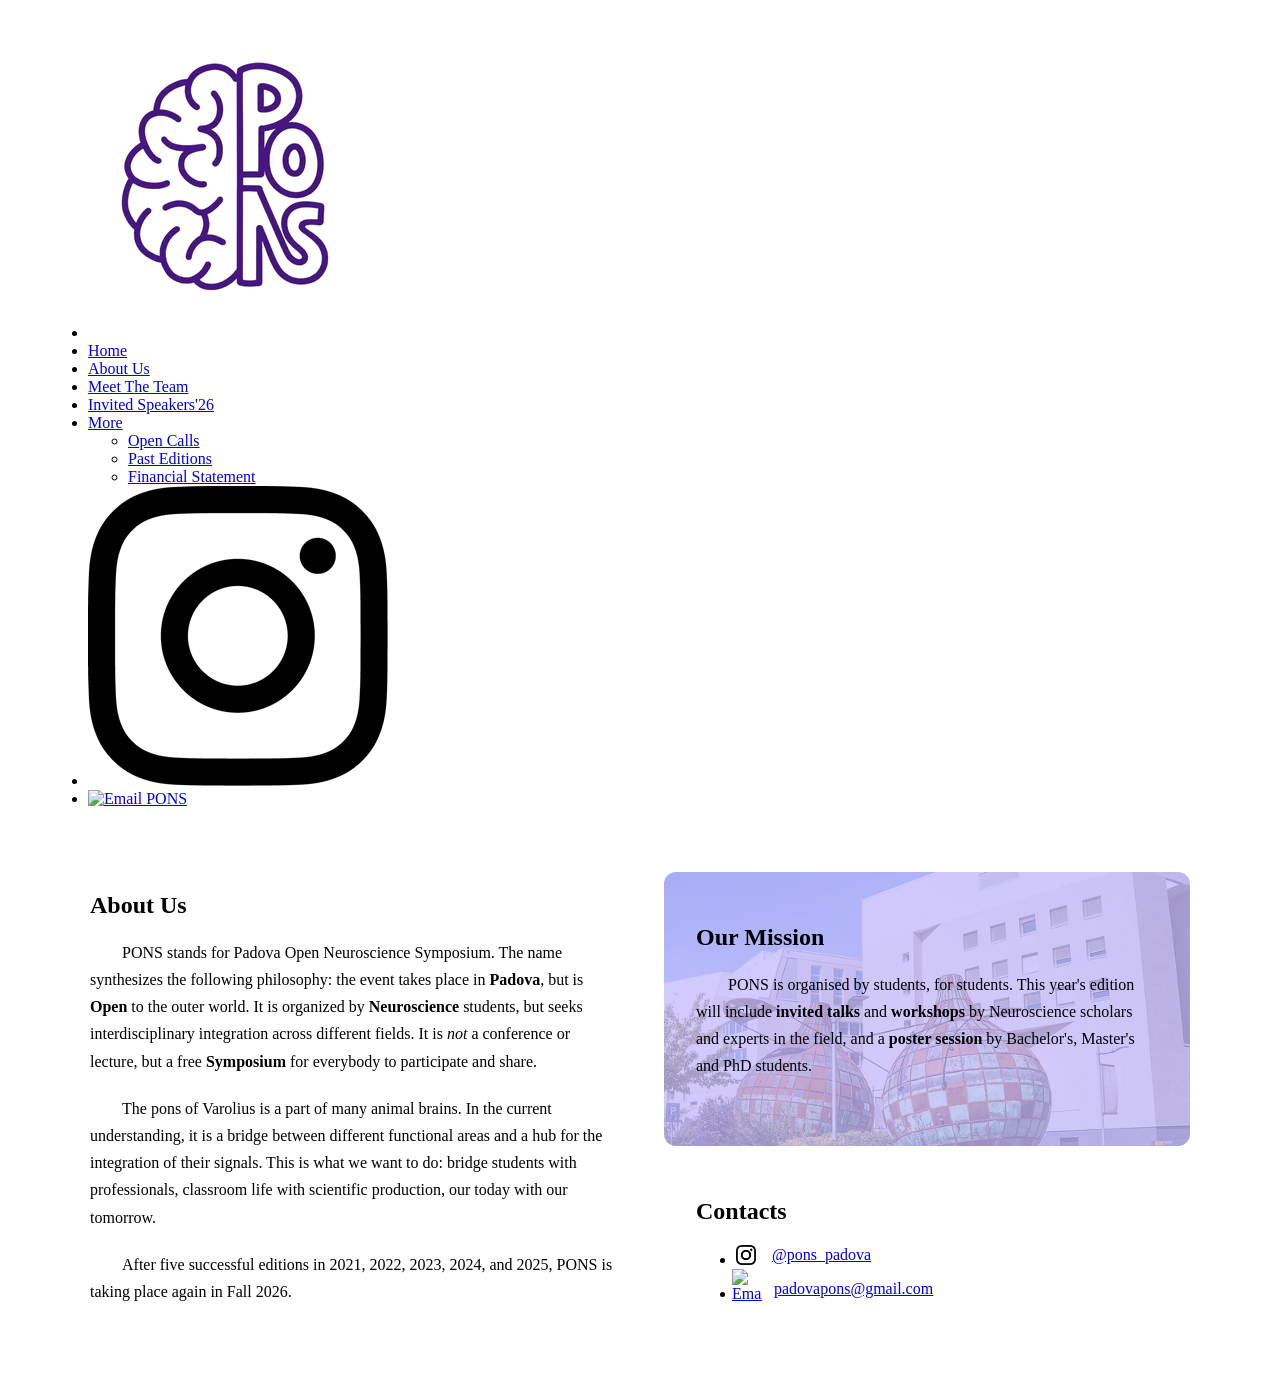
==== about.html @ d6f39898 "Add files via upload" ====
<!DOCTYPE html>
<html lang="en">
<head>
	<meta charset="UTF-8">
	<meta name="viewport" content="width=device-width, initial-scale=1.0">
	<link rel="stylesheet" href="main.css">
	<link rel="stylesheet" href="about.css">
	<title>About Us | PONS</title>
</head>
<body>
	<menu>
		<ul>
			<li class="menu-logo">
				<a href="main.html">
					<img class="hover-reveal" src="ponslogotransparent_bare.png" alt="PONS home">
				</a>
			</li>
			<li><a href="main.html">Home</a></li>
			<li><a href="about.html">About Us</a></li>
			<li><a href="team.html">Meet The Team</a></li>
			<li><a href="speakers26.html">Invited Speakers'26</a></li>
			<li>
				<div class="dropdown">
					<a href="more.html">More</a>
					<div class="dropdown-content">
						<ul class="dropdown-list">
							<li><a href="calls.html">Open Calls</a></li>
							<li><a href="pastpons.html">Past Editions</a></li>
							<li><a href="financialstatement.html">Financial Statement</a></li>
						</ul>
					</div>
				</div>
			</li>
			<li class="instagram-logo">
				<a href="https://www.instagram.com/pons_padova/">
					<img class="hover-reveal" src="instagram_logo.png" alt="Instagram">
				</a>
			</li>
			<li class="email-logo">
				<a href="mailto:padovapons@gmail.com">
					<img class="hover-reveal" src="email.png" alt="Email PONS">
				</a>
			</li>
		</ul>
	</menu>

<main class="page-content">
	<div id="about-us">
		<h2>About Us</h2>
		<p>PONS stands for Padova Open Neuroscience Symposium. 
			The name synthesizes the following philosophy: the event takes place in <strong>Padova</strong>, but is <strong>Open</strong> to the outer world.
			It is organized by <strong>Neuroscience</strong> students, but seeks interdisciplinary integration across different fields. 
				It is <i>not</i> a conference or lecture, but a free <strong>Symposium</strong> for everybody to participate and 
				share.
        </p>

        <p>
            The pons of Varolius is a part of many animal brains. 
            In the current understanding, it is a bridge between different functional areas and a 
            hub for the integration of their signals. This is what we want to do: bridge students with 
            professionals, classroom life with scientific production, our today with our tomorrow.
        </p>

        <p>After five successful editions in 2021, 2022, 2023, 2024, and 2025, PONS is taking place again 
            in Fall 2026.
        </p>
    </div>
	<div class="mission-column">
		<div id="mission">
			<h2>Our Mission</h2>
			<p>PONS is organised by students, for students. This year's edition will include <b>invited talks</b> 
			and <b>workshops</b> by Neuroscience scholars and experts in the field, and a <b>poster session</b> 
			by Bachelor's, Master's and PhD students.
			</p>
		</div>

		<div id="contacts">
			<h2>Contacts</h2>
			<ul>
				<li><a href="https://www.instagram.com/pons_padova/"><img src="instagram_logo.png" alt="Instagram"><span id="instagram-handle">@pons_padova</span></a></li>
				<li><a href="mailto:padovapons@gmail.com"><img src="email.png" alt="Email">padovapons@gmail.com</a></li>
			</ul>
		</div>
    </div>



	</main>
</body>
</html>
---- about.css ----
/* about page layout */
.page-content {
	width: min(94%, 1100px);
	margin: 64px auto;
	text-align: left;
}

/* book-style paragraph formatting */
.page-content p {
	text-indent: 2em;
	line-height: 1.7;
	margin: 0 0 1.25em;
}

main{
    display:flex;
    flex-direction: row;
	gap: 48px;
	align-items: stretch;
}

main > div {
	flex: 1 1 0;
	min-width: 0;
}

.mission-column {
	display: flex;
	flex-direction: column;
	gap: 32px;
}

#mission {
	flex: 1;
}

#contacts {
	padding: 0 32px;
}

#contacts li a {
	display: inline-flex;
	align-items: center;
	gap: 8px;
}

#contacts li:first-of-type img {
	width: 20px;
	height: 20px;
	object-fit: contain;
	flex: 0 0 20px;
}

#contacts  li:nth-of-type(2) img {
	width: 30px;
	height: 40px;
    object-fit: contain;
	position: relative;
	left: -4px;
    
}


#mission {
	position: relative;
	padding: 32px;
	background-color: #c4baff;
	border-radius: 12px;
	overflow: hidden;
}

#mission::before {
	content: "";
	position: absolute;
	inset: 0;
	background-image: url("psico2.jpg");
	background-size: cover;
	background-position: center;
	opacity: 0.25;
	transition: opacity 300ms ease;
}

#mission:hover::before {
	opacity: 0.08;
}

#mission > * {
	position: relative;
	z-index: 1;
}

#instagram-handle{
    position:relative;
    left:8px;
}
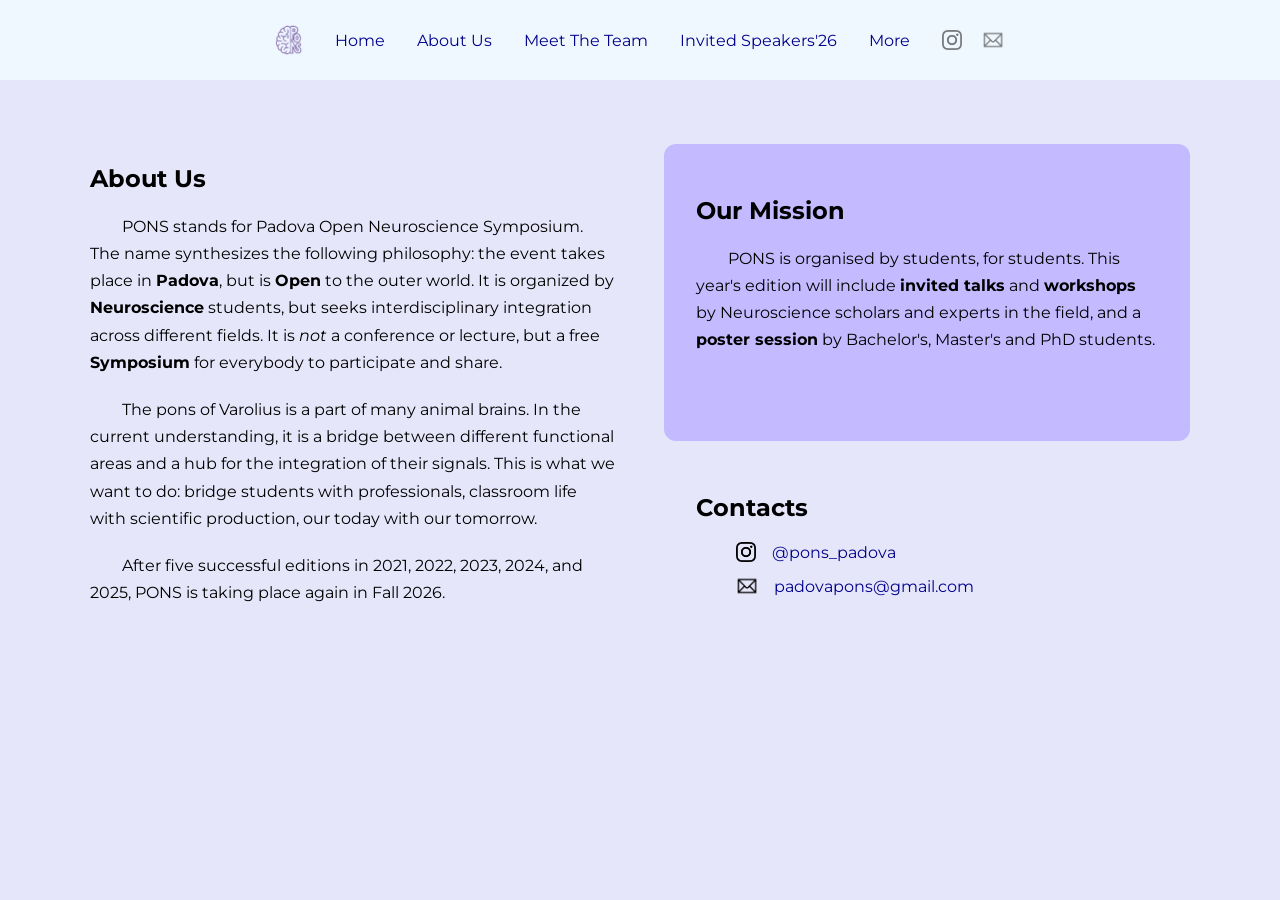
==== commit b6a07359: "Update about.html" ====
--- a/about.html
+++ b/about.html
@@ -3,8 +3,8 @@
 <head>
 	<meta charset="UTF-8">
 	<meta name="viewport" content="width=device-width, initial-scale=1.0">
-	<link rel="stylesheet" href="main.css">
-	<link rel="stylesheet" href="about.css">
+	<link rel="stylesheet" href="css/main.css">
+	<link rel="stylesheet" href="css/about.css">
 	<title>About Us | PONS</title>
 </head>
 <body>
--- a/css/main.css
+++ b/css/main.css
@@ -0,0 +1,282 @@
+@import url('https://fonts.googleapis.com/css2?family=Montserrat:wght@400;500;600;700&display=swap');
+
+
+
+* {
+    box-sizing: border-box;
+}
+
+.title-background {
+    position: absolute;
+    inset: 0;
+    display: flex;
+    flex-direction: column;
+    justify-content: center;
+    align-items: center;
+    transform: translateY(-6%);
+    z-index: 1;
+    pointer-events: none;
+    text-align: center;
+}
+
+.site-title{
+    position: relative;
+    inset: auto;
+    display: flex;
+    justify-content: space-around;
+    align-items: center;
+    width: 100%;
+    padding: 0 2vw;
+    margin: 0;
+    font-size: clamp(2rem, 8vw, 7rem);
+    line-height: 1;
+    opacity: 0.9;
+    white-space: nowrap;
+}
+
+.pons-title {
+    font-size: clamp(2rem, 9vw, 7rem);
+}
+
+
+.title-word {
+    color: #6367FF;
+    font-family: 'Montserrat', sans-serif;
+}
+
+.title-main {
+    margin: 0;
+    font-size: clamp(1rem, 4vw, 1.5rem);
+    font-weight: 800;
+    letter-spacing: 0.20em;
+        color:#6B7280;
+
+}
+
+.title-subtitle {
+    margin: 4px 0 0;
+    font-size: clamp(1rem, 1vw, 1.5rem);
+    font-weight: 500;
+    letter-spacing: 0.04em;
+    opacity: 0.9;
+    color:#6B7280;
+}
+
+body{
+font-family: 'Montserrat', sans-serif;
+font-size: 16px;
+background-color:lavender;
+margin: 0;
+}
+
+#particles-js {
+    position: absolute;
+    inset: 0;
+    z-index: 0;
+    border-radius: inherit;
+    overflow: hidden;
+    pointer-events: none;
+}
+
+
+
+ul{
+    list-style-type:none;
+}
+
+menu > ul{
+    display:flex;
+    justify-content: center;
+    align-items: center;
+    flex-wrap: wrap;
+    gap: 16px 32px;
+    width: 100%;
+    margin: 0;
+    padding: 0;
+}
+/*
+//menu > ul// selects only the ul that is a direct child of the menu element. 
+This is important because it ensures that the styles are applied only to the 
+main navigation menu and not to any other unordered lists that may be present in 
+the document.
+
+Do not use //menu ul// because it would select all ul elements that are descendants 
+of the menu element.
+*/
+
+.menu-logo img {
+    display: block;
+    width: auto;
+    height: 40px;
+    opacity: 0.7;
+}
+
+.instagram-logo img {
+    display: block;
+    width: auto;
+    height: 20px;
+    opacity: 0.5;
+}
+
+.email-logo img {
+    display: block;
+    width: auto;
+    height: 30px;
+    opacity: 0.5;
+}
+
+menu > ul > .instagram-logo + .email-logo {
+    margin-left: -16px;
+}
+
+.hover-reveal {
+    opacity: 0.6;
+    transition: opacity 180ms ease;
+}
+
+
+.menu-logo img.hover-reveal:hover,
+.instagram-logo img.hover-reveal:hover,
+.email-logo img.hover-reveal:hover {
+    opacity: 1;
+}
+
+
+
+
+menu{
+    width: 100%;
+    min-height: 80px;
+    background-color:aliceblue;
+    display: flex;
+    justify-content: center; /*centers the menu items horizontally*/
+    align-items: center; /*centers items inside the menu height-wise*/
+    margin: 0;
+    padding: 12px 16px;
+    position: relative;
+    z-index: 2;
+}
+
+a{
+    text-decoration:none;
+    color: darkblue;
+}
+
+a:hover{
+    color: purple;
+    transition: 0.4s;
+}
+
+.highlight{
+    color: #6367FF;
+}
+
+#container{
+    width: 100%;
+    height: 400px;
+    background-color: #C9BEFF;
+    margin: 0px auto;
+    display: flex;
+    justify-content: center;
+    align-items: center;
+    text-align: center;
+    box-shadow: 0px 0px 10px rgba(0, 0, 0, 0.1);
+    position: relative;
+    z-index: 1;
+    overflow: hidden;
+}
+
+
+
+
+
+#subtitle{
+    position:absolute;
+    left: 0;
+    bottom: 32px;
+    width: 100%;
+    height: auto;
+    z-index: 2;
+}
+
+#subtitle h2,
+#subtitle h4 {
+    margin: 0;
+    color: #6B7280;
+}
+
+
+
+#subtitle h4 {
+    margin-top: 4px;
+}
+
+#subtitle h4 {
+    display: inline-block;
+    padding: 8px 16px;
+    color: #ffffff;
+    background-color: rgba(99, 103, 255, 0.8);
+    border-radius: 999px;
+    letter-spacing: 0.08em;
+    box-shadow: 0 4px 10px rgba(99, 103, 255, 0.25);
+}
+
+
+#main_contents {
+    width: 100%;
+    height: 100%;
+    position: relative;
+    z-index: 2;
+
+}
+
+#updates {
+    width: 100%;
+    height: auto;
+    background-color: #e7e2ff;
+    padding: 16px;
+    text-align: center;
+    font-size: 1rem;
+    color: #6B7280;
+}
+
+
+
+.dropdown {
+    position: relative;
+}
+
+.dropdown-content {
+    position: absolute;
+    top: 100%;
+    left: 0;
+    background-color: #f9f9f9;
+    min-width: 160px;
+    box-shadow: 0px 8px 16px 0px rgba(0,0,0,0.2);
+    z-index: 1;
+    opacity: 0;
+    visibility: hidden;
+    pointer-events: none;
+    transform: translateY(-10px);
+    transform-origin: top;
+    transition: opacity 180ms ease, transform 180ms ease, visibility 180ms ease;
+}
+
+.dropdown-content a {
+    display: block;
+    padding: 10px;
+}
+
+.dropdown-list {
+    display: block;
+    width: auto;
+    gap: 0;
+    padding: 0;
+}
+
+.dropdown:hover .dropdown-content {
+        opacity: 1;
+        visibility: visible;
+        pointer-events: auto;
+        transform: translateY(0);
+}
--- a/css/about.css
+++ b/css/about.css
@@ -0,0 +1,95 @@
+/* about page layout */
+.page-content {
+	width: min(94%, 1100px);
+	margin: 64px auto;
+	text-align: left;
+}
+
+/* book-style paragraph formatting */
+.page-content p {
+	text-indent: 2em;
+	line-height: 1.7;
+	margin: 0 0 1.25em;
+}
+
+main{
+    display:flex;
+    flex-direction: row;
+	gap: 48px;
+	align-items: stretch;
+}
+
+main > div {
+	flex: 1 1 0;
+	min-width: 0;
+}
+
+.mission-column {
+	display: flex;
+	flex-direction: column;
+	gap: 32px;
+}
+
+#mission {
+	flex: 1;
+}
+
+#contacts {
+	padding: 0 32px;
+}
+
+#contacts li a {
+	display: inline-flex;
+	align-items: center;
+	gap: 8px;
+}
+
+#contacts li:first-of-type img {
+	width: 20px;
+	height: 20px;
+	object-fit: contain;
+	flex: 0 0 20px;
+}
+
+#contacts  li:nth-of-type(2) img {
+	width: 30px;
+	height: 40px;
+    object-fit: contain;
+	position: relative;
+	left: -4px;
+    
+}
+
+
+#mission {
+	position: relative;
+	padding: 32px;
+	background-color: #c4baff;
+	border-radius: 12px;
+	overflow: hidden;
+}
+
+#mission::before {
+	content: "";
+	position: absolute;
+	inset: 0;
+	background-image: url("psico2.jpg");
+	background-size: cover;
+	background-position: center;
+	opacity: 0.25;
+	transition: opacity 300ms ease;
+}
+
+#mission:hover::before {
+	opacity: 0.08;
+}
+
+#mission > * {
+	position: relative;
+	z-index: 1;
+}
+
+#instagram-handle{
+    position:relative;
+    left:8px;
+}
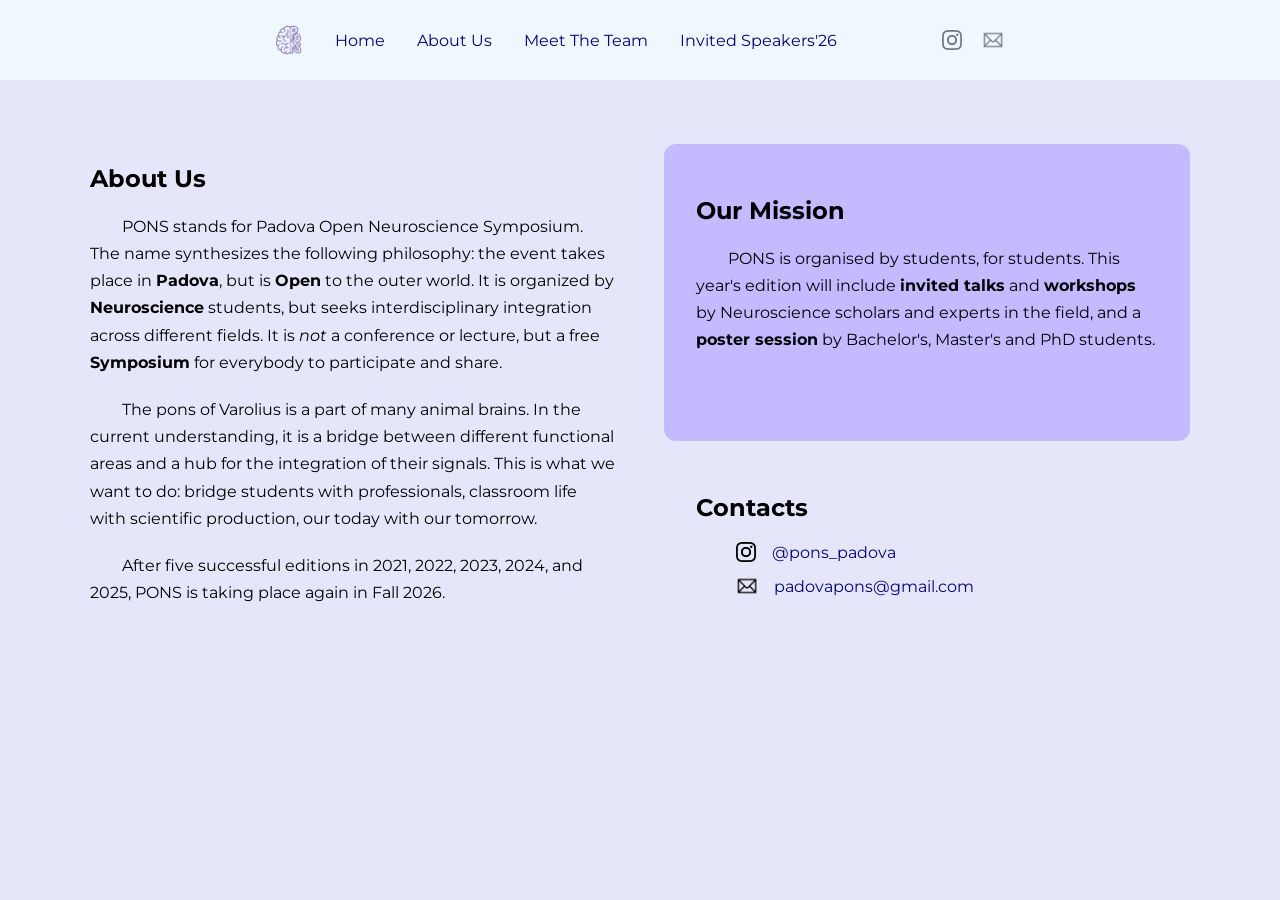
==== commit ef83e6c3: "Revise About Us page content and structure Updated the title and improved formatting in the about.ht" ====
--- a/about.html
+++ b/about.html
@@ -5,14 +5,14 @@
 	<meta name="viewport" content="width=device-width, initial-scale=1.0">
 	<link rel="stylesheet" href="css/main.css">
 	<link rel="stylesheet" href="css/about.css">
-	<title>About Us | PONS</title>
+	<title>About Us | PONS Padova</title>
 </head>
 <body>
 	<menu>
 		<ul>
 			<li class="menu-logo">
 				<a href="main.html">
-					<img class="hover-reveal" src="ponslogotransparent_bare.png" alt="PONS home">
+					<img class="hover-reveal" src="images/ponslogotransparent_bare.png" alt="PONS home">
 				</a>
 			</li>
 			<li><a href="main.html">Home</a></li>
@@ -33,12 +33,12 @@
 			</li>
 			<li class="instagram-logo">
 				<a href="https://www.instagram.com/pons_padova/">
-					<img class="hover-reveal" src="instagram_logo.png" alt="Instagram">
+					<img class="hover-reveal" src="images/instagram_logo.png" alt="Instagram">
 				</a>
 			</li>
 			<li class="email-logo">
 				<a href="mailto:padovapons@gmail.com">
-					<img class="hover-reveal" src="email.png" alt="Email PONS">
+					<img class="hover-reveal" src="images/email.png" alt="Email PONS">
 				</a>
 			</li>
 		</ul>
@@ -77,8 +77,8 @@
 		<div id="contacts">
 			<h2>Contacts</h2>
 			<ul>
-				<li><a href="https://www.instagram.com/pons_padova/"><img src="instagram_logo.png" alt="Instagram"><span id="instagram-handle">@pons_padova</span></a></li>
-				<li><a href="mailto:padovapons@gmail.com"><img src="email.png" alt="Email">padovapons@gmail.com</a></li>
+				<li><a href="https://www.instagram.com/pons_padova/"><img src="images/instagram_logo.png" alt="Instagram"><span id="instagram-handle">@pons_padova</span></a></li>
+				<li><a href="mailto:padovapons@gmail.com"><img src="images/email.png" alt="Email">padovapons@gmail.com</a></li>
 			</ul>
 		</div>
     </div>
--- a/css/main.css
+++ b/css/main.css
@@ -244,6 +244,7 @@
 
 .dropdown {
     position: relative;
+    visibility: hidden;
 }
 
 .dropdown-content {
--- a/css/about.css
+++ b/css/about.css
@@ -73,7 +73,7 @@
 	content: "";
 	position: absolute;
 	inset: 0;
-	background-image: url("psico2.jpg");
+	background-image: url("images/psico2.jpg");
 	background-size: cover;
 	background-position: center;
 	opacity: 0.25;
@@ -93,3 +93,22 @@
     position:relative;
     left:8px;
 }
+
+@media (max-width: 600px) {
+    .page-content {
+        display: flex;
+        flex-direction: column;
+        gap: 1.5rem;
+    }
+
+    #about-us,
+    #mission,
+    #contacts {
+        width: 100%;
+        box-sizing: border-box;
+    }
+
+    .mission-column {
+        display: contents;
+    }
+}
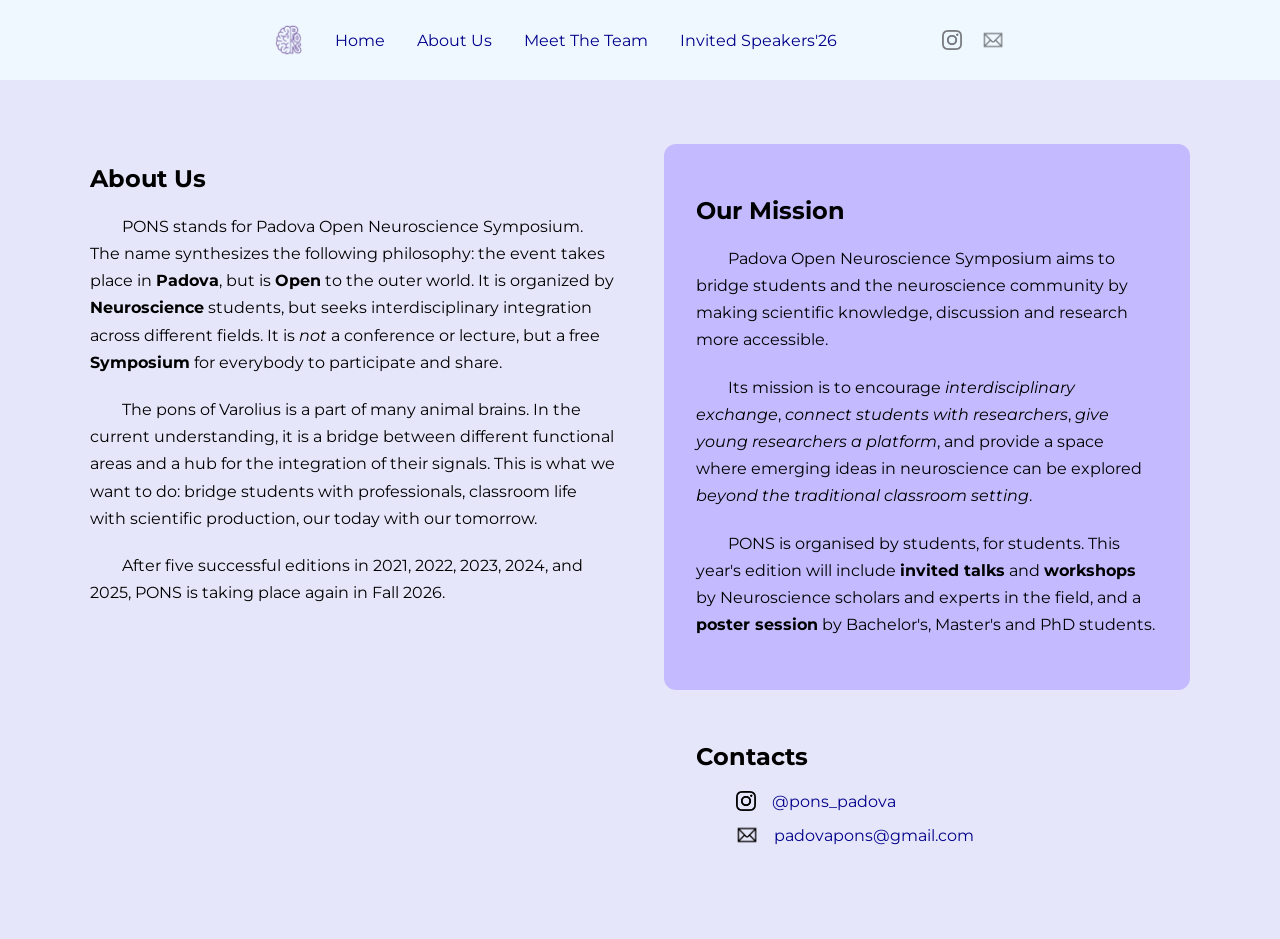
==== commit e2a7094e: "Revise About Us content and mission statement Updated the content of the About Us section to better " ====
--- a/about.html
+++ b/about.html
@@ -68,10 +68,14 @@
 	<div class="mission-column">
 		<div id="mission">
 			<h2>Our Mission</h2>
+			<p>Padova Open Neuroscience Symposium aims to bridge students and the neuroscience community by making scientific knowledge, 
+				discussion and research more accessible.</p>
+			<p>Its mission is to encourage <i>interdisciplinary exchange</i>, <i>connect students with researchers</i>, 
+				<i>give young researchers a platform</i>, and provide a space where emerging ideas in neuroscience can be explored <i>beyond 
+				the traditional classroom setting</i>.</p>
 			<p>PONS is organised by students, for students. This year's edition will include <b>invited talks</b> 
 			and <b>workshops</b> by Neuroscience scholars and experts in the field, and a <b>poster session</b> 
-			by Bachelor's, Master's and PhD students.
-			</p>
+			by Bachelor's, Master's and PhD students.</p>
 		</div>
 
 		<div id="contacts">
